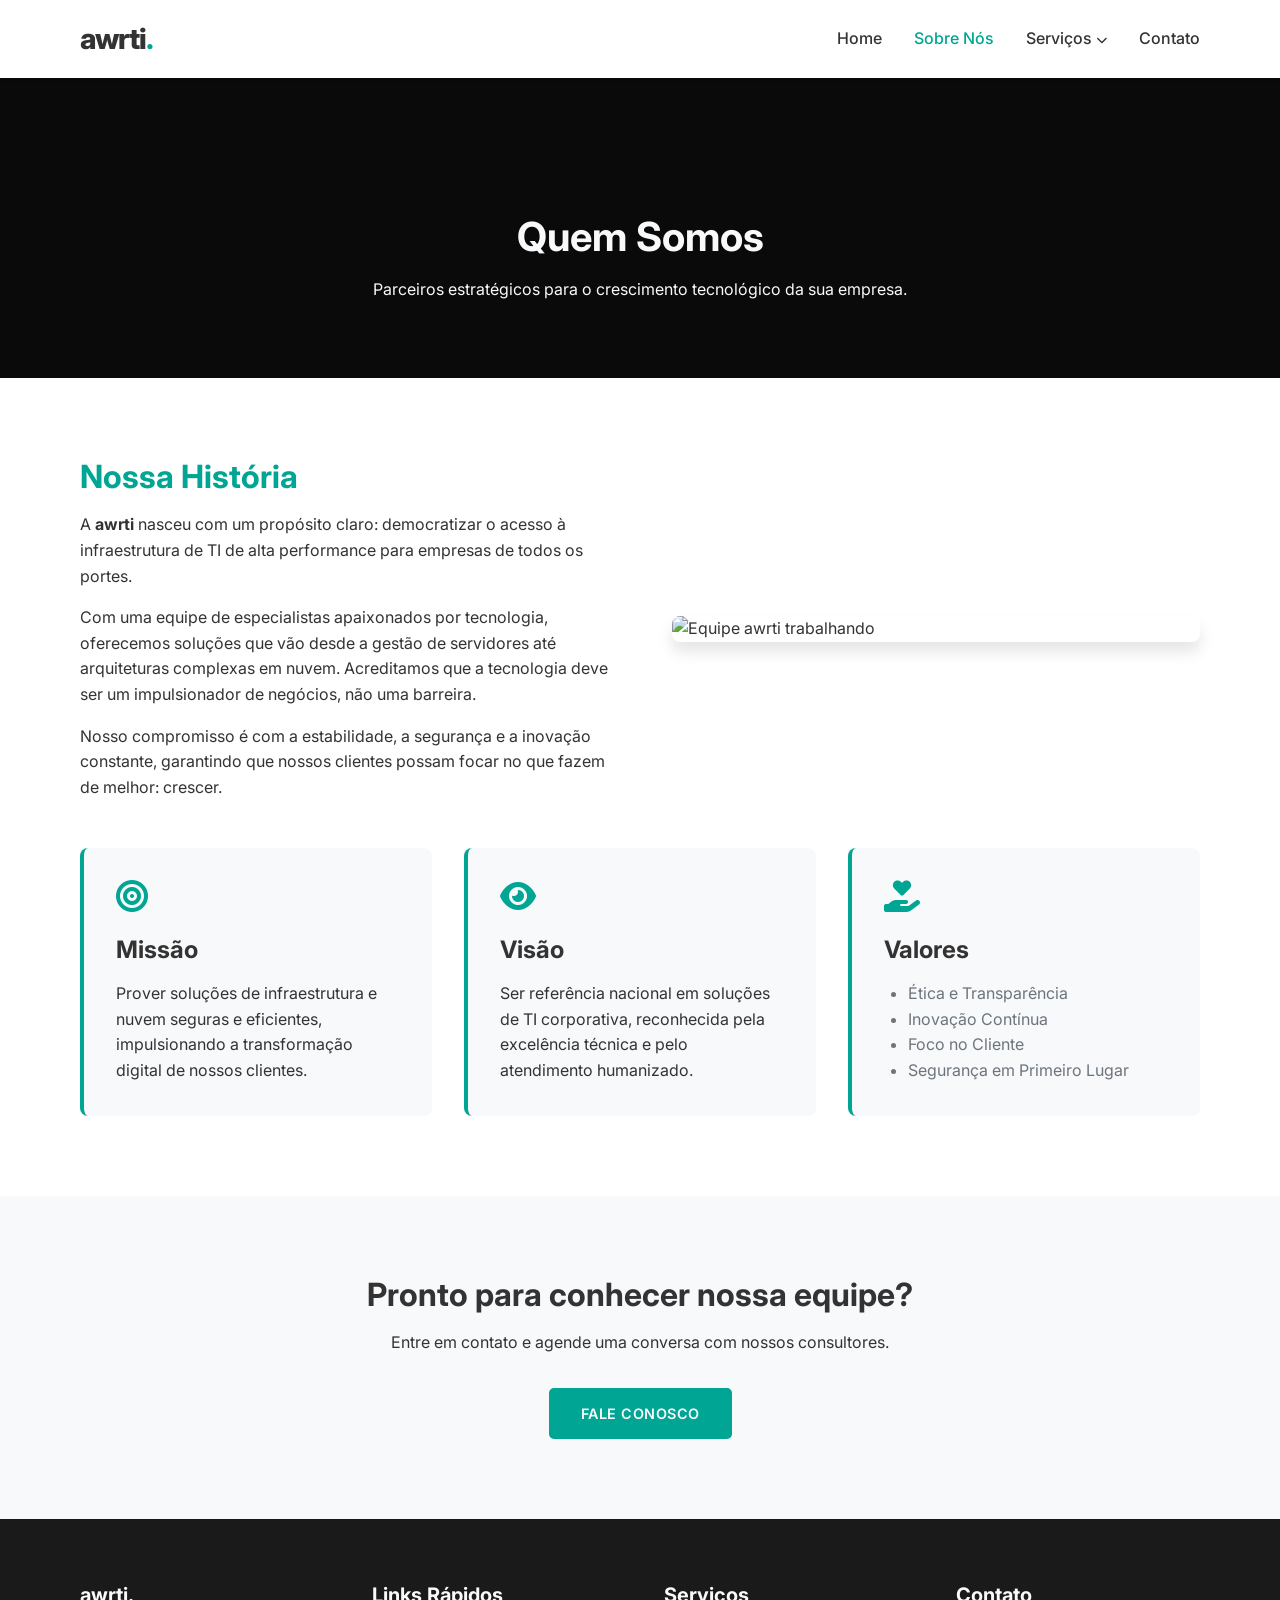
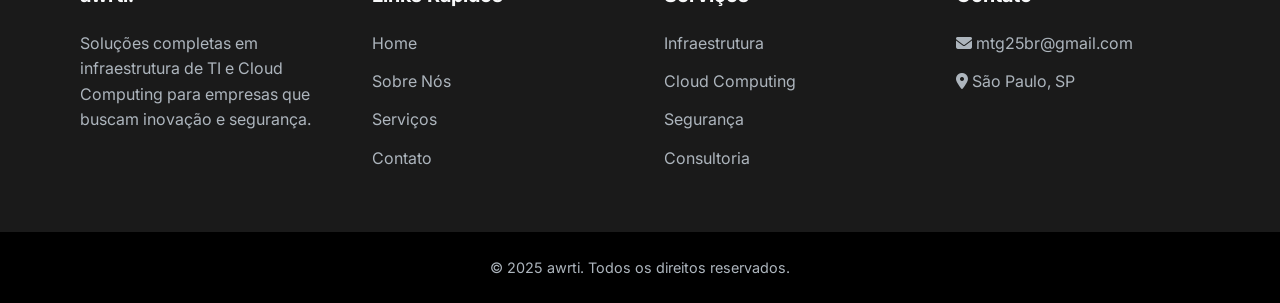
==== about.html @ c88b23f1 "Primeiro commit projeto awrti" ====
<!DOCTYPE html>
<html lang="pt-BR">

<head>
    <meta charset="UTF-8">
    <meta name="viewport" content="width=device-width, initial-scale=1.0">
    <title>Sobre Nós | awrti</title>
    <meta name="description"
        content="Conheça a awrti, nossa missão, visão e compromisso com a infraestrutura de TI e o sucesso dos nossos clientes.">
    <link rel="preconnect" href="https://fonts.googleapis.com">
    <link rel="preconnect" href="https://fonts.gstatic.com" crossorigin>
    <link href="https://fonts.googleapis.com/css2?family=Inter:wght@300;400;500;600;700;800&display=swap"
        rel="stylesheet">
    <link rel="stylesheet" href="https://cdnjs.cloudflare.com/ajax/libs/font-awesome/6.4.0/css/all.min.css">
    <link rel="stylesheet" href="style.css">
</head>

<body>

    <!-- Header -->
    <header>
        <div class="container">
            <nav>
                <div class="logo"><a href="/index.html">awrti</a><span>.</span></div>
                <ul class="nav-links">
                    <li><a href="index.html">Home</a></li>
                    <li><a href="about.html" class="active">Sobre Nós</a></li>
                    <li class="dropdown">
                        <a href="services.html">Serviços <i class="fas fa-chevron-down"
                                style="font-size: 0.7em;"></i></a>
                        <ul class="dropdown-menu">
                            <li><a href="infrastructure.html">Infraestrutura</a></li>
                            <li><a href="cloud.html">Cloud Computing</a></li>
                            <li><a href="hosting.html">Hospedagem</a></li>
                            <li><a href="backup.html">Backup em Nuvem</a></li>
                            <li><a href="monitoring.html">Monitoramento</a></li>
                            <li><a href="security.html">Segurança</a></li>
                            <li><a href="virtualization.html">Virtualização</a></li>
                            <li><a href="network.html">Redes</a></li>
                            <li><a href="support.html">Suporte Técnico</a></li>
                        </ul>
                    </li>
                    <li><a href="contact.html">Contato</a></li>
                </ul>
                <div class="burger">
                    <div class="line1"></div>
                    <div class="line2"></div>
                    <div class="line3"></div>
                </div>
            </nav>
        </div>
    </header>

    <!-- About Hero -->
    <section class="page-header header-about">
        <div class="container">
            <h1>Quem Somos</h1>
            <p>Parceiros estratégicos para o crescimento tecnológico da sua empresa.</p>
        </div>
    </section>

    <!-- Main Content -->
    <section class="section-padding">
        <div class="container">
            <div class="about-content">
                <div class="about-text">
                    <h2 class="text-primary">Nossa História</h2>
                    <p>A <strong>awrti</strong> nasceu com um propósito claro: democratizar o acesso à infraestrutura de
                        TI de alta performance para empresas de todos os portes.</p>
                    <p style="margin-top: 1rem;">Com uma equipe de especialistas apaixonados por tecnologia, oferecemos
                        soluções que vão desde a gestão de servidores até arquiteturas complexas em nuvem. Acreditamos
                        que a tecnologia deve ser um impulsionador de negócios, não uma barreira.</p>
                    <p style="margin-top: 1rem;">Nosso compromisso é com a estabilidade, a segurança e a inovação
                        constante, garantindo que nossos clientes possam focar no que fazem de melhor: crescer.</p>
                </div>
                <div class="about-image">
                    <img src="https://images.unsplash.com/photo-1522071820081-009f0129c71c?ixlib=rb-1.2.1&auto=format&fit=crop&w=800&q=80"
                        alt="Equipe awrti trabalhando">
                </div>
            </div>

            <!-- Mission, Vision, Values -->
            <div class="values-grid">
                <div class="value-card">
                    <i class="fas fa-bullseye feature-icon" style="font-size: 2rem;"></i>
                    <h3>Missão</h3>
                    <p>Prover soluções de infraestrutura e nuvem seguras e eficientes, impulsionando a transformação
                        digital de nossos clientes.</p>
                </div>
                <div class="value-card">
                    <i class="fas fa-eye feature-icon" style="font-size: 2rem;"></i>
                    <h3>Visão</h3>
                    <p>Ser referência nacional em soluções de TI corporativa, reconhecida pela excelência técnica e pelo
                        atendimento humanizado.</p>
                </div>
                <div class="value-card">
                    <i class="fas fa-hand-holding-heart feature-icon" style="font-size: 2rem;"></i>
                    <h3>Valores</h3>
                    <ul style="list-style: disc; margin-left: 1.5rem; margin-top: 0.5rem; color: var(--gray-medium);">
                        <li>Ética e Transparência</li>
                        <li>Inovação Contínua</li>
                        <li>Foco no Cliente</li>
                        <li>Segurança em Primeiro Lugar</li>
                    </ul>
                </div>
            </div>
        </div>
    </section>

    <!-- Call to Action -->
    <section class="section-padding" style="background-color: var(--bg-light);">
        <div class="container text-center">
            <h2>Pronto para conhecer nossa equipe?</h2>
            <p style="margin-bottom: 2rem;">Entre em contato e agende uma conversa com nossos consultores.</p>
            <a href="contact.html" class="btn">Fale Conosco</a>
        </div>
    </section>

    <!-- Footer -->
    <footer>
        <div class="container">
            <div class="footer-grid">
                <div class="footer-col">
                    <h4>awrti<span>.</span></h4>
                    <p>Soluções completas em infraestrutura de TI e Cloud Computing para empresas que buscam inovação e
                        segurança.</p>
                </div>
                <div class="footer-col">
                    <h4>Links Rápidos</h4>
                    <ul>
                        <li><a href="index.html">Home</a></li>
                        <li><a href="about.html">Sobre Nós</a></li>
                        <li><a href="services.html">Serviços</a></li>
                        <li><a href="contact.html">Contato</a></li>
                    </ul>
                </div>
                <div class="footer-col">
                    <h4>Serviços</h4>
                    <ul>
                        <li><a href="infrastructure.html">Infraestrutura</a></li>
                        <li><a href="cloud.html">Cloud Computing</a></li>
                        <li><a href="security.html">Segurança</a></li>
                        <li><a href="support.html">Consultoria</a></li>
                    </ul>
                </div>
                <div class="footer-col">
                    <h4>Contato</h4>
                    <ul>
                        <li><i class="fas fa-envelope"></i> mtg25br@gmail.com</li>
                        <li><i class="fas fa-map-marker-alt"></i> São Paulo, SP</li>
                    </ul>
                </div>
            </div>
        </div>
        <div class="footer-bottom">
            <p>&copy; 2025 awrti. Todos os direitos reservados.</p>
        </div>
    </footer>

    <script src="script.js"></script>
</body>

</html>
---- style.css ----
/* 
   awrti - IT Infrastructure & Cloud Services 
   Primary Color: #00A594
*/

:root {
    --primary-color: #00A594;
    --primary-dark: #008f80;
    --primary-light: #e6f6f4;
    --text-color: #333333;
    --bg-light: #f8f9fa;
    --bg-white: #ffffff;
    --bg-dark: #1a1a1a;
    --text-light: #f8f9fa;
    --gray-medium: #6c757d;
    --border-color: #e9ecef;
    --font-main: 'Inter', system-ui, -apple-system, sans-serif;
    --shadow-sm: 0 2px 4px rgba(0, 0, 0, 0.05);
    --shadow-md: 0 4px 6px rgba(0, 0, 0, 0.1);
    --shadow-lg: 0 10px 15px rgba(0, 0, 0, 0.1);
    --transition: all 0.3s ease;
}

* {
    margin: 0;
    padding: 0;
    box-sizing: border-box;
}

body {
    font-family: var(--font-main);
    color: var(--text-color);
    line-height: 1.6;
    background-color: var(--bg-white);
    overflow-x: hidden;
}

a {
    text-decoration: none;
    color: inherit;
    transition: var(--transition);
}

ul {
    list-style: none;
}

img {
    max-width: 100%;
    height: auto;
    display: block;
}

/* Typography */
h1,
h2,
h3,
h4,
h5,
h6 {
    font-weight: 700;
    line-height: 1.2;
    margin-bottom: 1rem;
}

h1 {
    font-size: 2.5rem;
}

h2 {
    font-size: 2rem;
}

h3 {
    font-size: 1.5rem;
}

@media (max-width: 768px) {
    h1 {
        font-size: 2rem;
    }

    h2 {
        font-size: 1.75rem;
    }
}

/* Utilities */
.container {
    width: 90%;
    max-width: 1200px;
    margin: 0 auto;
    padding: 0 1rem;
}

.btn {
    display: inline-block;
    padding: 12px 30px;
    background-color: var(--primary-color);
    color: var(--text-light);
    border-radius: 5px;
    font-weight: 600;
    text-transform: uppercase;
    letter-spacing: 0.5px;
    border: 2px solid var(--primary-color);
    cursor: pointer;
    font-size: 0.9rem;
}

.btn:hover {
    background-color: var(--primary-dark);
    border-color: var(--primary-dark);
    transform: translateY(-2px);
    box-shadow: var(--shadow-md);
}

.btn-outline {
    background-color: transparent;
    color: var(--primary-color);
}

.btn-outline:hover {
    background-color: var(--primary-color);
    color: var(--text-light);
}

.section-padding {
    padding: 80px 0;
}

.text-center {
    text-align: center;
}

.text-primary {
    color: var(--primary-color);
}

/* Header & Nav */
header {
    background-color: var(--bg-white);
    box-shadow: var(--shadow-sm);
    position: sticky;
    top: 0;
    z-index: 1000;
    padding: 1rem 0;
}

nav {
    display: flex;
    justify-content: space-between;
    align-items: center;
}

.logo {
    font-size: 1.8rem;
    font-weight: 800;
    color: var(--text-color);
    letter-spacing: -1px;
}

.logo span {
    color: var(--primary-color);
}

.nav-links {
    display: flex;
    gap: 2rem;
    align-items: center;
}

.nav-links li {
    position: relative;
}

.nav-links a {
    font-weight: 500;
    font-size: 1rem;
    color: var(--text-color);
    padding: 10px 0;
}

.nav-links a:hover,
.nav-links a.active {
    color: var(--primary-color);
}

/* Dropdown Menu */
.dropdown-menu {
    position: absolute;
    top: 100%;
    left: 0;
    background-color: var(--bg-white);
    box-shadow: var(--shadow-md);
    border-radius: 5px;
    min-width: 200px;
    opacity: 0;
    visibility: hidden;
    transform: translateY(10px);
    transition: var(--transition);
    padding: 10px 0;
    z-index: 1001;
}

.dropdown:hover .dropdown-menu {
    opacity: 1;
    visibility: visible;
    transform: translateY(0);
}

.dropdown-menu li {
    padding: 0;
}

.dropdown-menu a {
    display: block;
    padding: 10px 20px;
    color: var(--text-color);
    font-weight: 400;
    font-size: 0.95rem;
    white-space: nowrap;
}

.dropdown-menu a:hover {
    background-color: var(--bg-light);
    color: var(--primary-color);
}

.burger {
    display: none;
    cursor: pointer;
}

.burger div {
    width: 25px;
    height: 3px;
    background-color: var(--text-color);
    margin: 5px;
    transition: var(--transition);
}

/* Hero Section */
.hero {
    background-image: linear-gradient(rgba(0, 0, 0, 0.7), rgba(0, 0, 0, 0.7)), url('https://images.unsplash.com/photo-1451187580459-43490279c0fa?ixlib=rb-4.0.3&auto=format&fit=crop&w=1950&q=80');
    background-size: cover;
    background-position: center;
    height: 80vh;
    min-height: 500px;
    display: flex;
    align-items: center;
    color: var(--text-light);
    text-align: center;
}

.hero-content {
    max-width: 800px;
    margin: 0 auto;
}

.hero p {
    font-size: 1.25rem;
    margin-bottom: 2rem;
    opacity: 0.9;
}

/* Page Headers (with background images) */
.page-header {
    background-size: cover;
    background-position: center;
    height: 300px;
    display: flex;
    align-items: center;
    justify-content: center;
    color: var(--text-light);
    text-align: center;
    position: relative;
    padding-top: 60px;
    background-color: var(--bg-dark);
    /* Fallback color */
}

.page-header::before {
    content: '';
    position: absolute;
    top: 0;
    left: 0;
    width: 100%;
    height: 100%;
    background-color: rgba(0, 0, 0, 0.6);
}

.page-header .container {
    position: relative;
    z-index: 2;
}

/* Specific Header Backgrounds */
.header-about {
    background-image: url('https://images.unsplash.com/photo-1522071820081-009f0129c71c?ixlib=rb-4.0.3&auto=format&fit=crop&w=1350&q=80');
}

.header-services {
    background-image: url('https://images.unsplash.com/photo-1542744173-8e7e53415bb0?ixlib=rb-4.0.3&auto=format&fit=crop&w=1350&q=80');
}

.header-contact {
    background-image: url('https://images.unsplash.com/photo-1486312338219-ce68d2c6f44d?ixlib=rb-4.0.3&auto=format&fit=crop&w=1350&q=80');
}

.header-infrastructure {
    background-image: url('https://images.unsplash.com/photo-1596766746830-466d13bd699f?ixlib=rb-4.0.3&auto=format&fit=crop&w=1350&q=80');
}

.header-cloud {
    background-image: url('https://images.unsplash.com/photo-1451187580459-43490279c0fa?ixlib=rb-4.0.3&auto=format&fit=crop&w=1350&q=80');
}

.header-hosting {
    background-image: url('https://images.unsplash.com/photo-1563986768494-4dee46a38531?ixlib=rb-4.0.3&auto=format&fit=crop&w=1350&q=80');
}

.header-backup {
    background-image: url('https://images.unsplash.com/photo-1544377193-33dcf4d68fb5?ixlib=rb-4.0.3&auto=format&fit=crop&w=1350&q=80');
}

.header-monitoring {
    background-image: url('https://images.unsplash.com/photo-1551288049-bebda4e38f71?ixlib=rb-4.0.3&auto=format&fit=crop&w=1350&q=80');
}

.header-security {
    background-image: url('https://images.unsplash.com/photo-1563986768609-322da13575f3?ixlib=rb-4.0.3&auto=format&fit=crop&w=1350&q=80');
}

.header-virtualization {
    background-image: url('https://images.unsplash.com/photo-1542601906990-b4d3fb7d5c73?ixlib=rb-4.0.3&auto=format&fit=crop&w=1350&q=80');
}

.header-network {
    background-image: url('https://images.unsplash.com/photo-1451187580459-43490279c0fa?ixlib=rb-4.0.3&auto=format&fit=crop&w=1350&q=80');
}

.header-support {
    background-image: url('https://images.unsplash.com/photo-1486312338219-ce68d2c6f44d?ixlib=rb-4.0.3&auto=format&fit=crop&w=1350&q=80');
}


/* Features / Benefits */
.features {
    background-color: var(--bg-light);
}

.section-title {
    margin-bottom: 3rem;
}

.section-title h2 {
    color: var(--text-color);
    margin-bottom: 1rem;
}

.section-title p {
    color: var(--gray-medium);
    max-width: 600px;
    margin: 0 auto;
}

.features-grid {
    display: grid;
    grid-template-columns: repeat(auto-fit, minmax(250px, 1fr));
    gap: 2rem;
}

.feature-card {
    background: var(--bg-white);
    padding: 2.5rem;
    border-radius: 8px;
    box-shadow: var(--shadow-sm);
    transition: var(--transition);
    text-align: center;
}

.feature-card:hover {
    transform: translateY(-10px);
    box-shadow: var(--shadow-lg);
}

.feature-icon {
    font-size: 3rem;
    color: var(--primary-color);
    margin-bottom: 1.5rem;
}

.feature-card h3 {
    margin-bottom: 1rem;
    font-size: 1.25rem;
}

/* Services Preview */
.services-preview {
    background-color: var(--bg-white);
}

.service-card-preview {
    display: flex;
    flex-direction: column;
    border: 1px solid var(--border-color);
    border-radius: 8px;
    overflow: hidden;
    transition: var(--transition);
}

.service-card-preview:hover {
    border-color: var(--primary-color);
    box-shadow: var(--shadow-md);
}

.service-content {
    padding: 2rem;
}

.service-content h3 {
    margin-bottom: 1rem;
    color: var(--text-color);
}

.service-link {
    color: var(--primary-color);
    font-weight: 600;
    margin-top: 1rem;
    display: inline-block;
}

/* About Content */
.about-content {
    display: flex;
    flex-wrap: wrap;
    align-items: center;
    gap: 4rem;
}

.about-text {
    flex: 1;
    min-width: 300px;
}

.about-image {
    flex: 1;
    min-width: 300px;
}

.about-image img {
    border-radius: 8px;
    box-shadow: var(--shadow-lg);
}

.values-grid {
    display: grid;
    grid-template-columns: repeat(auto-fit, minmax(300px, 1fr));
    gap: 2rem;
    margin-top: 3rem;
}

.value-card {
    background: var(--bg-light);
    padding: 2rem;
    border-radius: 8px;
    border-left: 4px solid var(--primary-color);
}

/* Services Page Styles */
.services-grid-page {
    display: grid;
    grid-template-columns: repeat(auto-fit, minmax(300px, 1fr));
    gap: 2rem;
}

.service-full-card {
    background: var(--bg-white);
    border-radius: 8px;
    overflow: hidden;
    box-shadow: var(--shadow-sm);
    transition: var(--transition);
    border: 1px solid var(--border-color);
    display: block;
    /* Make whole card clickable */
    color: inherit;
    text-decoration: none;
}

.service-full-card:hover {
    box-shadow: var(--shadow-md);
    border-color: var(--primary-color);
    transform: translateY(-5px);
}

.service-header {
    background-color: var(--bg-light);
    padding: 2rem;
    display: flex;
    align-items: center;
    gap: 1rem;
    border-bottom: 1px solid var(--border-color);
}

.service-header i {
    font-size: 2rem;
    color: var(--primary-color);
}

.service-body {
    padding: 2rem;
}

/* Service Detail Page */
.service-detail-content {
    display: flex;
    flex-wrap: wrap;
    gap: 4rem;
    align-items: flex-start;
}

.service-text {
    flex: 2;
    min-width: 300px;
}

.service-sidebar {
    flex: 1;
    min-width: 250px;
    background: var(--bg-light);
    padding: 2rem;
    border-radius: 8px;
}

.service-sidebar h3 {
    margin-bottom: 1.5rem;
    font-size: 1.25rem;
    border-bottom: 2px solid var(--primary-color);
    display: inline-block;
    padding-bottom: 5px;
}

.service-sidebar ul li {
    margin-bottom: 1rem;
}

.service-sidebar ul li a {
    display: block;
    padding: 10px;
    background: var(--bg-white);
    border-radius: 5px;
    transition: var(--transition);
    border: 1px solid var(--border-color);
}

.service-sidebar ul li a:hover,
.service-sidebar ul li a.active {
    background: var(--primary-color);
    color: white;
    border-color: var(--primary-color);
}

/* Contact Page Styles */
.contact-wrapper {
    display: flex;
    flex-wrap: wrap;
    gap: 4rem;
}

.contact-info {
    flex: 1;
    min-width: 300px;
}

.contact-form-container {
    flex: 2;
    min-width: 300px;
    background: var(--bg-white);
    padding: 2rem;
    border-radius: 8px;
    box-shadow: var(--shadow-md);
}

.info-item {
    display: flex;
    align-items: flex-start;
    margin-bottom: 2rem;
}

.info-item i {
    font-size: 1.5rem;
    color: var(--primary-color);
    margin-right: 1rem;
    margin-top: 5px;
}

.form-group {
    margin-bottom: 1.5rem;
}

.form-group label {
    display: block;
    margin-bottom: 0.5rem;
    font-weight: 500;
}

.form-group input,
.form-group select,
.form-group textarea {
    width: 100%;
    padding: 12px;
    border: 1px solid var(--border-color);
    border-radius: 5px;
    font-family: inherit;
    font-size: 1rem;
    transition: var(--transition);
}

.form-group input:focus,
.form-group select:focus,
.form-group textarea:focus {
    outline: none;
    border-color: var(--primary-color);
    box-shadow: 0 0 0 3px rgba(0, 165, 148, 0.1);
}

/* Footer */
footer {
    background-color: var(--bg-dark);
    color: #adb5bd;
    padding: 4rem 0 0;
}

.footer-grid {
    display: grid;
    grid-template-columns: repeat(auto-fit, minmax(200px, 1fr));
    gap: 3rem;
    margin-bottom: 3rem;
}

.footer-col h4 {
    color: var(--text-light);
    margin-bottom: 1.5rem;
    font-size: 1.25rem;
}

.footer-col ul li {
    margin-bottom: 0.8rem;
}

.footer-col ul li a:hover {
    color: var(--primary-color);
}

.footer-bottom {
    background-color: #000;
    padding: 1.5rem 0;
    text-align: center;
    font-size: 0.9rem;
}

/* Mobile Nav */
.nav-active {
    display: flex;
}

@media (max-width: 768px) {
    .nav-links {
        position: absolute;
        right: 0px;
        height: 92vh;
        top: 8vh;
        background-color: var(--bg-white);
        display: flex;
        flex-direction: column;
        align-items: center;
        width: 100%;
        /* Full width */
        transform: translateX(100%);
        transition: transform 0.5s ease-in;
        padding-top: 2rem;
        box-shadow: var(--shadow-lg);
        overflow-y: auto;
    }

    .nav-links.nav-active {
        transform: translateX(0%);
    }

    header {
        overflow: visible;
        /* Allow dropdowns to overflow if needed, but mobile usually stacks */
    }

    .nav-links {
        top: 70px;
        /* Adjust based on header height */
    }

    .burger {
        display: block;
    }

    /* Mobile Dropdown */
    .dropdown-menu {
        position: static;
        box-shadow: none;
        opacity: 1;
        visibility: visible;
        transform: none;
        background-color: var(--bg-light);
        width: 100%;
        text-align: center;
        display: none;
        /* Hidden by default on mobile */
    }

    .dropdown.active .dropdown-menu {
        display: block;
    }

    .dropdown>a::after {
        content: ' ▼';
        font-size: 0.8em;
    }
}
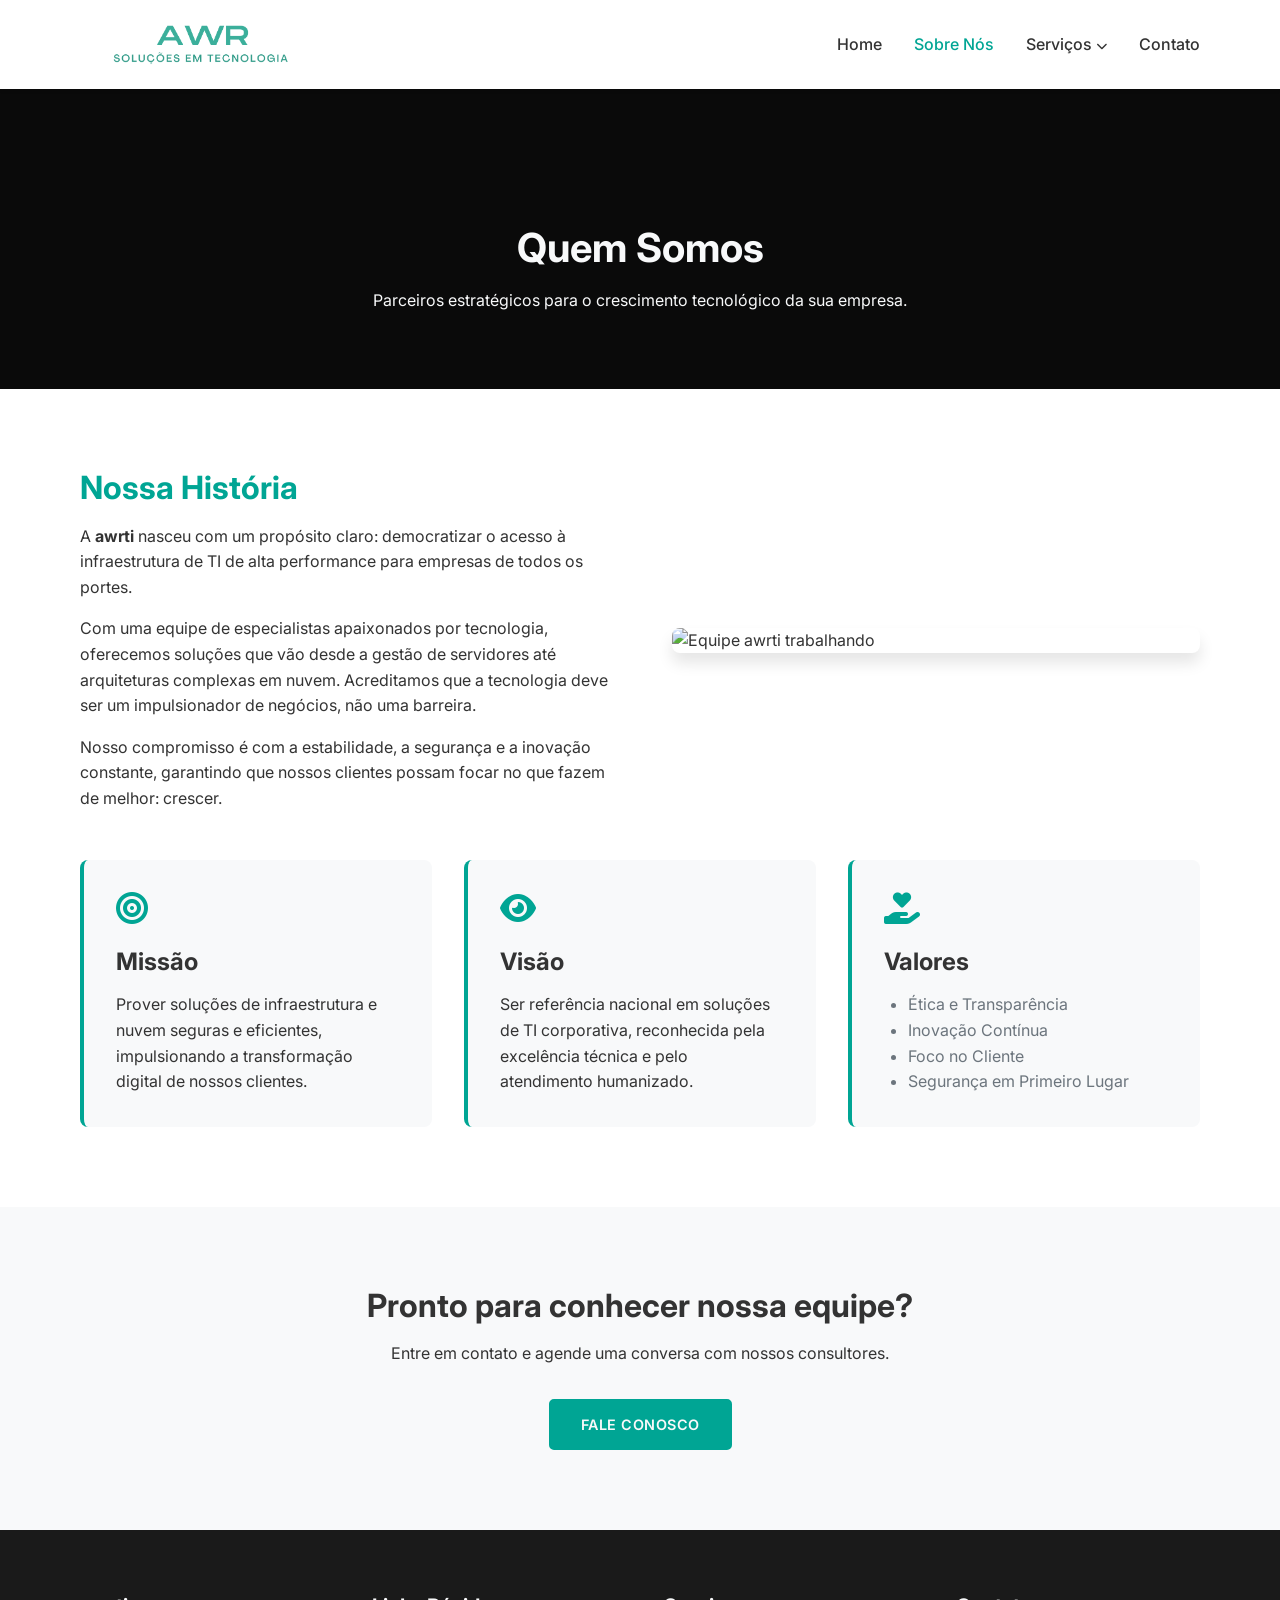
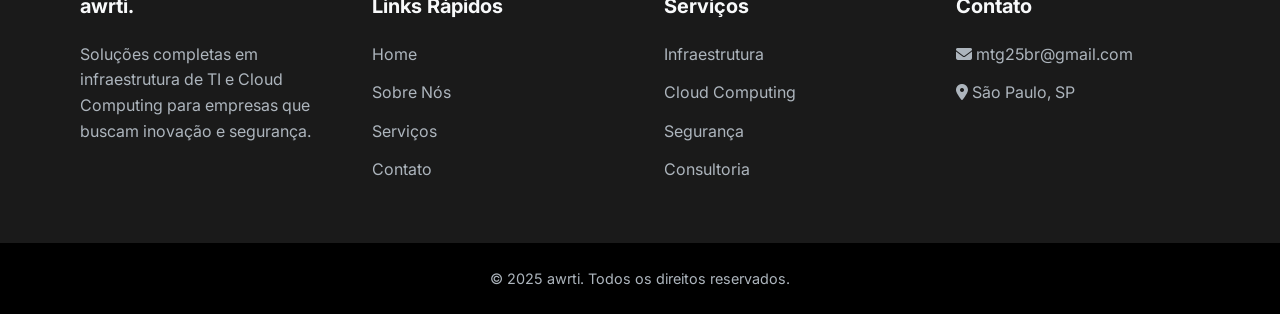
==== commit 732113a1: "Atualizado logo do header das páginas" ====
--- a/about.html
+++ b/about.html
@@ -21,7 +21,7 @@
     <header>
         <div class="container">
             <nav>
-                <div class="logo"><a href="/index.html">awrti</a><span>.</span></div>
+                <div class="logo"><a href="./index.html"><img src="./images/texto_logo_transparente.png" alt="Imagem texto_logo_transparente"></a></div>
                 <ul class="nav-links">
                     <li><a href="index.html">Home</a></li>
                     <li><a href="about.html" class="active">Sobre Nós</a></li>
--- a/style.css
+++ b/style.css
@@ -153,14 +153,8 @@
 }
 
 .logo {
-    font-size: 1.8rem;
-    font-weight: 800;
-    color: var(--text-color);
-    letter-spacing: -1px;
-}
-
-.logo span {
-    color: var(--primary-color);
+    width: 22%;
+    padding: 0%;
 }
 
 .nav-links {
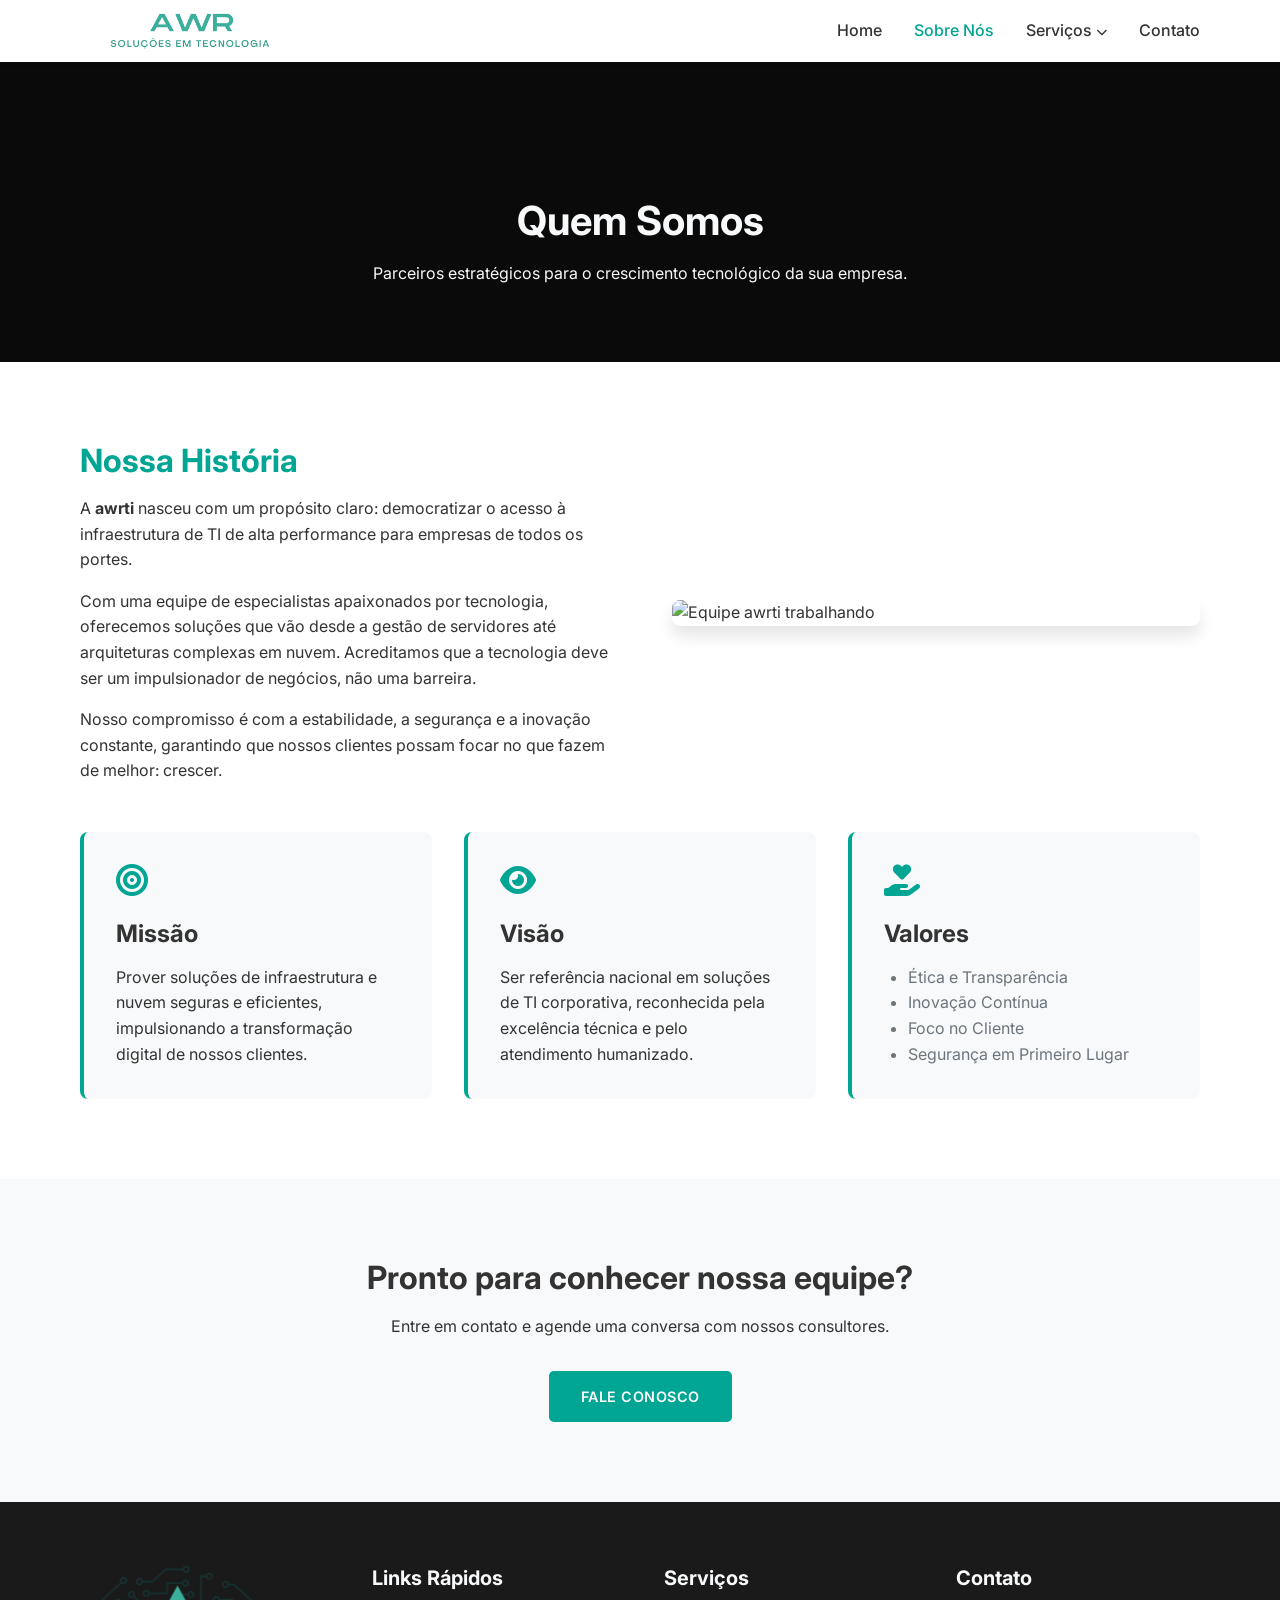
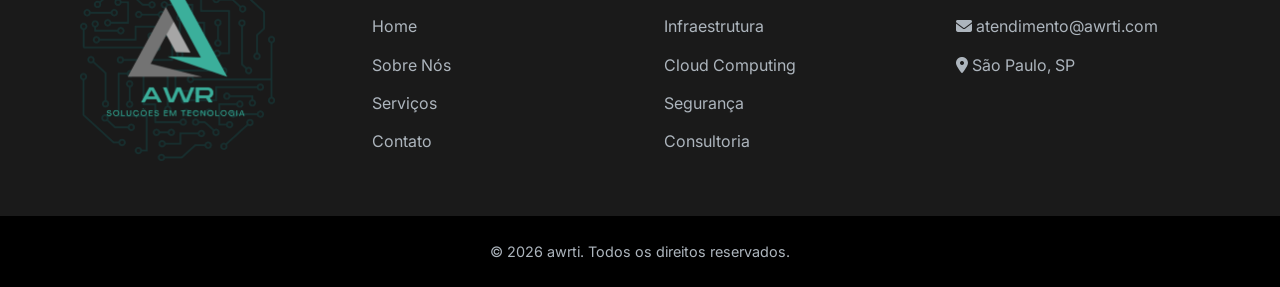
==== commit 93aba699: "Ajuste footers em algumas pages" ====
--- a/about.html
+++ b/about.html
@@ -33,11 +33,7 @@
                             <li><a href="cloud.html">Cloud Computing</a></li>
                             <li><a href="hosting.html">Hospedagem</a></li>
                             <li><a href="backup.html">Backup em Nuvem</a></li>
-                            <li><a href="monitoring.html">Monitoramento</a></li>
-                            <li><a href="security.html">Segurança</a></li>
                             <li><a href="virtualization.html">Virtualização</a></li>
-                            <li><a href="network.html">Redes</a></li>
-                            <li><a href="support.html">Suporte Técnico</a></li>
                         </ul>
                     </li>
                     <li><a href="contact.html">Contato</a></li>
@@ -121,9 +117,7 @@
         <div class="container">
             <div class="footer-grid">
                 <div class="footer-col">
-                    <h4>awrti<span>.</span></h4>
-                    <p>Soluções completas em infraestrutura de TI e Cloud Computing para empresas que buscam inovação e
-                        segurança.</p>
+                    <img src="./images/logo_com_background.png" alt="logo_com_background">
                 </div>
                 <div class="footer-col">
                     <h4>Links Rápidos</h4>
@@ -146,14 +140,14 @@
                 <div class="footer-col">
                     <h4>Contato</h4>
                     <ul>
-                        <li><i class="fas fa-envelope"></i> mtg25br@gmail.com</li>
+                        <li><i class="fas fa-envelope"></i><a href="mailto:atendimento@awrti.com"> atendimento@awrti.com</a></li>
                         <li><i class="fas fa-map-marker-alt"></i> São Paulo, SP</li>
                     </ul>
                 </div>
             </div>
         </div>
         <div class="footer-bottom">
-            <p>&copy; 2025 awrti. Todos os direitos reservados.</p>
+            <p>&copy; 2026 awrti. Todos os direitos reservados.</p>
         </div>
     </footer>
 
--- a/style.css
+++ b/style.css
@@ -143,7 +143,7 @@
     position: sticky;
     top: 0;
     z-index: 1000;
-    padding: 1rem 0;
+    padding: 0.3rem 0;
 }
 
 nav {
@@ -153,7 +153,7 @@
 }
 
 .logo {
-    width: 22%;
+    width: 20%;
     padding: 0%;
 }
 
@@ -463,12 +463,15 @@
 
 /* Services Page Styles */
 .services-grid-page {
-    display: grid;
-    grid-template-columns: repeat(auto-fit, minmax(300px, 1fr));
+    display: flex;
+    flex-wrap: wrap;
+    justify-content: center;
     gap: 2rem;
 }
 
 .service-full-card {
+    flex: 0 1 calc(33.333% - 2rem);
+    min-width: 300px;
     background: var(--bg-white);
     border-radius: 8px;
     overflow: hidden;
@@ -476,7 +479,6 @@
     transition: var(--transition);
     border: 1px solid var(--border-color);
     display: block;
-    /* Make whole card clickable */
     color: inherit;
     text-decoration: none;
 }
@@ -623,6 +625,11 @@
     background-color: var(--bg-dark);
     color: #adb5bd;
     padding: 4rem 0 0;
+}
+
+.footer-col:first-of-type{
+    width: 80%;
+    height: auto;
 }
 
 .footer-grid {
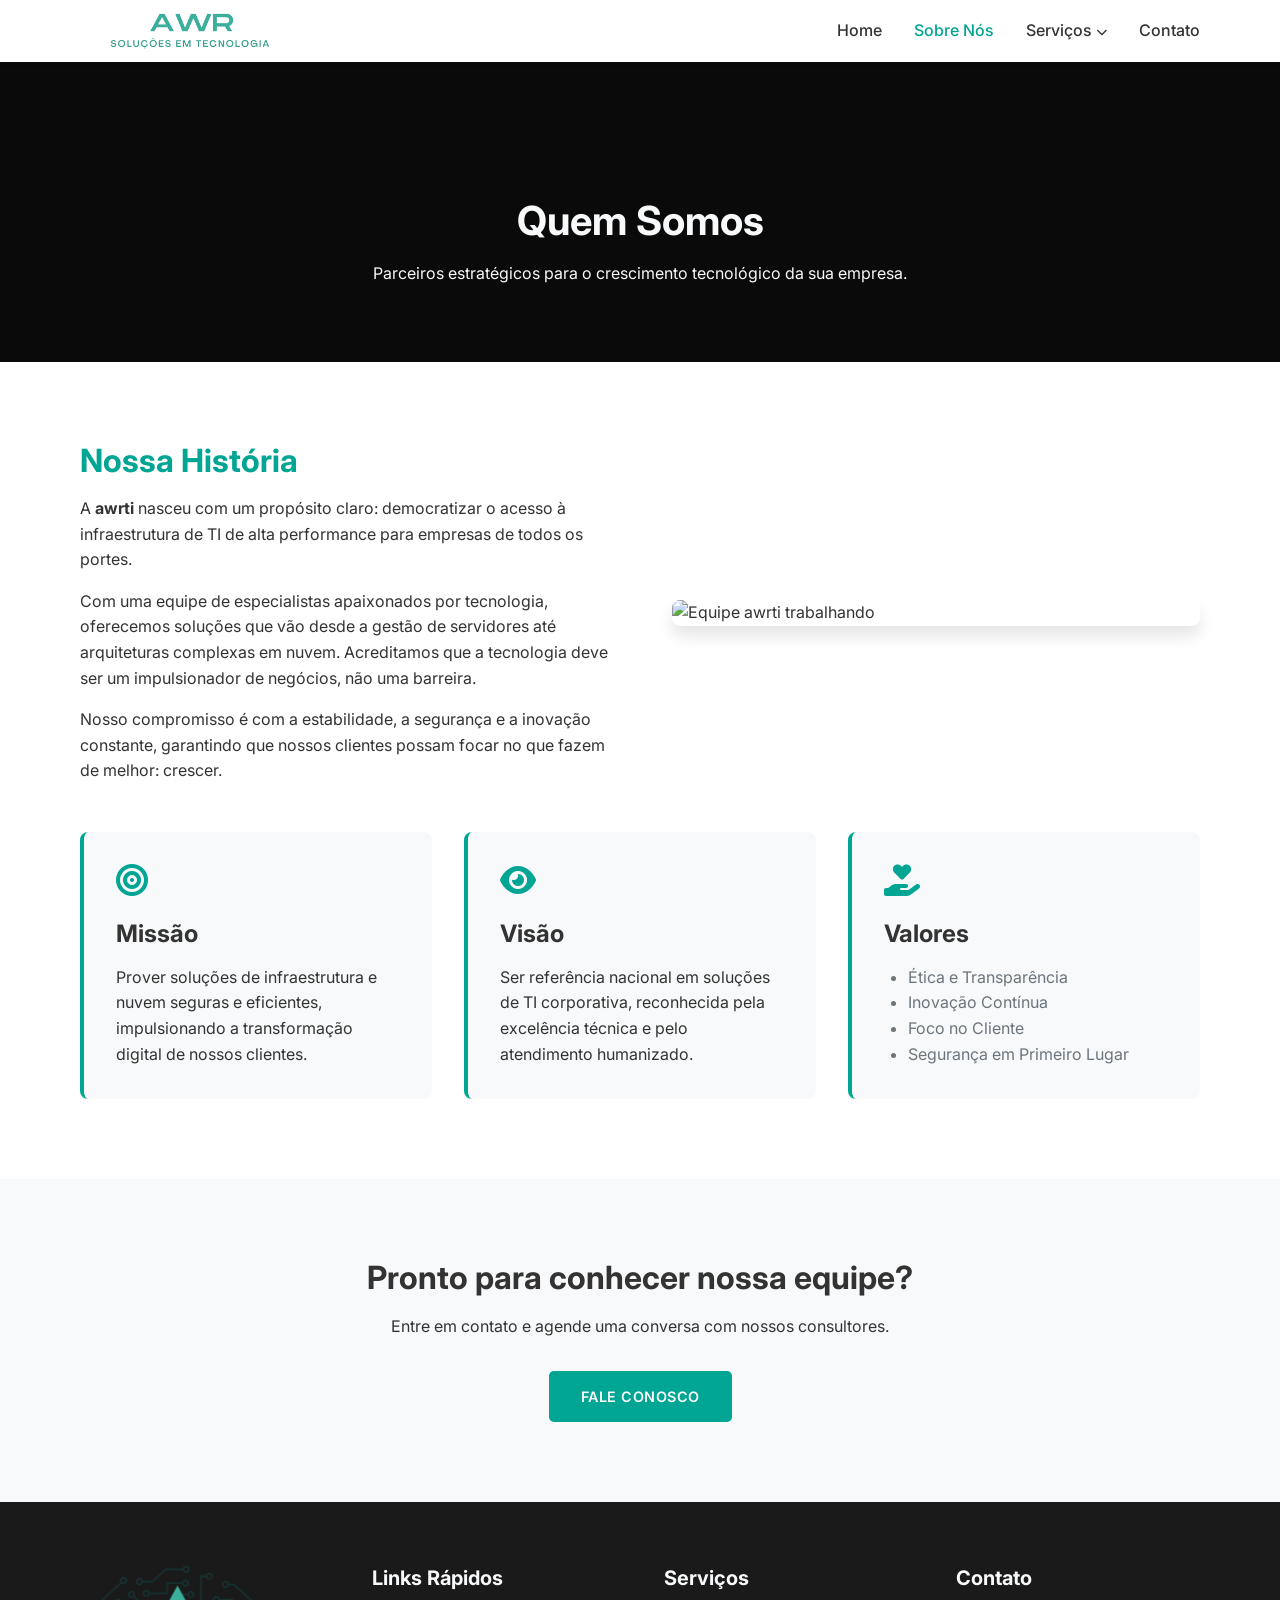
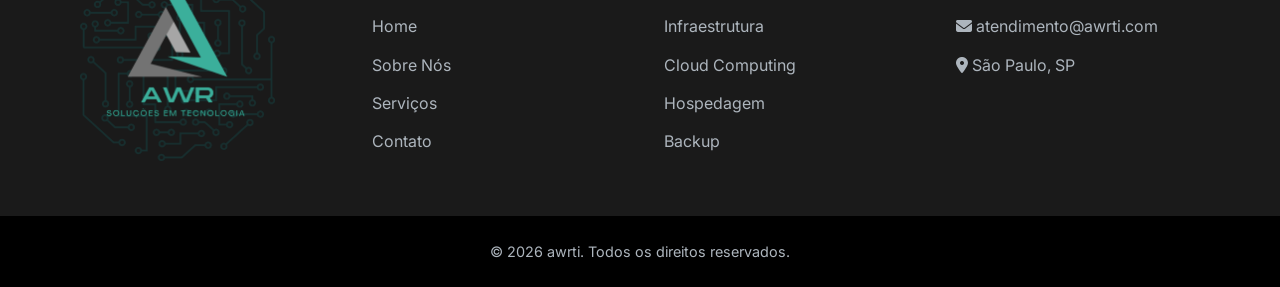
==== commit 7dd02fad: "Ajustado serviços do footer" ====
--- a/about.html
+++ b/about.html
@@ -133,8 +133,8 @@
                     <ul>
                         <li><a href="infrastructure.html">Infraestrutura</a></li>
                         <li><a href="cloud.html">Cloud Computing</a></li>
-                        <li><a href="security.html">Segurança</a></li>
-                        <li><a href="support.html">Consultoria</a></li>
+                        <li><a href="hosting.html">Hospedagem</a></li>
+                        <li><a href="backup.html">Backup</a></li>
                     </ul>
                 </div>
                 <div class="footer-col">
--- a/style.css
+++ b/style.css
@@ -302,7 +302,7 @@
 }
 
 .header-infrastructure {
-    background-image: url('https://images.unsplash.com/photo-1596766746830-466d13bd699f?ixlib=rb-4.0.3&auto=format&fit=crop&w=1350&q=80');
+    background-image: url('./images/img.infra.jpg');
 }
 
 .header-cloud {
@@ -310,33 +310,16 @@
 }
 
 .header-hosting {
-    background-image: url('https://images.unsplash.com/photo-1563986768494-4dee46a38531?ixlib=rb-4.0.3&auto=format&fit=crop&w=1350&q=80');
+    background-image: url('./images/img.hosting.jpg');
 }
 
 .header-backup {
-    background-image: url('https://images.unsplash.com/photo-1544377193-33dcf4d68fb5?ixlib=rb-4.0.3&auto=format&fit=crop&w=1350&q=80');
-}
-
-.header-monitoring {
-    background-image: url('https://images.unsplash.com/photo-1551288049-bebda4e38f71?ixlib=rb-4.0.3&auto=format&fit=crop&w=1350&q=80');
-}
-
-.header-security {
-    background-image: url('https://images.unsplash.com/photo-1563986768609-322da13575f3?ixlib=rb-4.0.3&auto=format&fit=crop&w=1350&q=80');
+    background-image: url('./images/img.backup.jpg');
 }
 
 .header-virtualization {
-    background-image: url('https://images.unsplash.com/photo-1542601906990-b4d3fb7d5c73?ixlib=rb-4.0.3&auto=format&fit=crop&w=1350&q=80');
-}
-
-.header-network {
-    background-image: url('https://images.unsplash.com/photo-1451187580459-43490279c0fa?ixlib=rb-4.0.3&auto=format&fit=crop&w=1350&q=80');
-}
-
-.header-support {
-    background-image: url('https://images.unsplash.com/photo-1486312338219-ce68d2c6f44d?ixlib=rb-4.0.3&auto=format&fit=crop&w=1350&q=80');
-}
-
+    background-image: url('./images/img.virtualizacao.webp');
+}
 
 /* Features / Benefits */
 .features {
